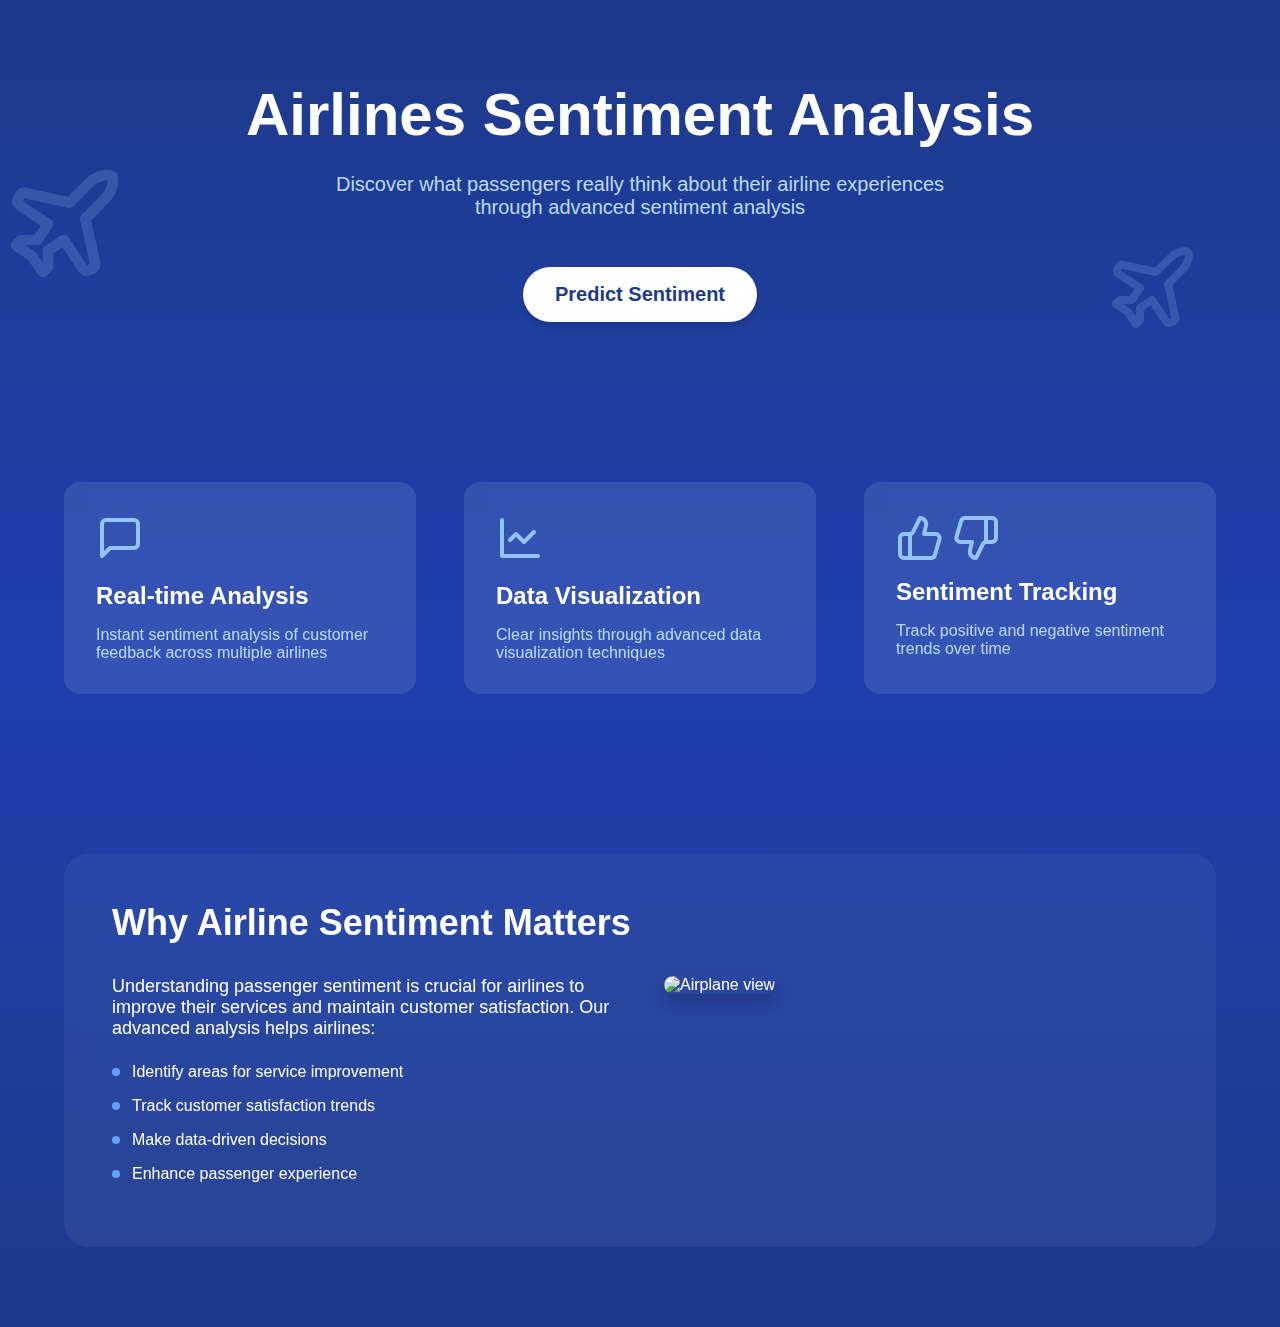
==== templates/index.html @ 9beb5f65 "temp" ====
<!DOCTYPE html>
<html lang="en">
  <head>
    <meta charset="UTF-8" />
    <meta name="viewport" content="width=device-width, initial-scale=1.0" />
    <title>Airlines Sentiment Analysis</title>
    <link rel="stylesheet" href="styles.css" />
  </head>
  <body>
    <div class="min-h-screen">
      <!-- Hero Section with Animated Plane -->
      <div class="hero-section">
        <div class="plane-container">
          <div class="plane plane-1">
            <svg
              xmlns="http://www.w3.org/2000/svg"
              width="128"
              height="128"
              viewBox="0 0 24 24"
              fill="none"
              stroke="currentColor"
              stroke-width="2"
              stroke-linecap="round"
              stroke-linejoin="round"
            >
              <path
                d="M17.8 19.2 16 11l3.5-3.5C21 6 21.5 4 21 3c-1-.5-3 0-4.5 1.5L13 8 4.8 6.2c-.5-.1-.9.1-1.1.5l-.3.5c-.2.5-.1 1 .3 1.3L9 12l-2 3H4l-1 1 3 2 2 3 1-1v-3l3-2 3.5 5.3c.3.4.8.5 1.3.3l.5-.2c.4-.3.6-.7.5-1.2z"
              />
            </svg>
          </div>
          <div class="plane plane-2">
            <svg
              xmlns="http://www.w3.org/2000/svg"
              width="96"
              height="96"
              viewBox="0 0 24 24"
              fill="none"
              stroke="currentColor"
              stroke-width="2"
              stroke-linecap="round"
              stroke-linejoin="round"
            >
              <path
                d="M17.8 19.2 16 11l3.5-3.5C21 6 21.5 4 21 3c-1-.5-3 0-4.5 1.5L13 8 4.8 6.2c-.5-.1-.9.1-1.1.5l-.3.5c-.2.5-.1 1 .3 1.3L9 12l-2 3H4l-1 1 3 2 2 3 1-1v-3l3-2 3.5 5.3c.3.4.8.5 1.3.3l.5-.2c.4-.3.6-.7.5-1.2z"
              />
            </svg>
          </div>
        </div>

        <div class="container hero-content">
          <h1 class="fade-in">Airlines Sentiment Analysis</h1>
          <p class="fade-in-delayed">
            Discover what passengers really think about their airline
            experiences through advanced sentiment analysis
          </p>
          <button class="pulse-slow">Predict Sentiment</button>
        </div>
      </div>

      <!-- Features Grid -->
      <div class="container features-grid">
        <div class="feature-card">
          <svg
            class="icon"
            xmlns="http://www.w3.org/2000/svg"
            width="48"
            height="48"
            viewBox="0 0 24 24"
            fill="none"
            stroke="currentColor"
            stroke-width="2"
            stroke-linecap="round"
            stroke-linejoin="round"
          >
            <path
              d="M21 15a2 2 0 0 1-2 2H7l-4 4V5a2 2 0 0 1 2-2h14a2 2 0 0 1 2 2z"
            />
          </svg>
          <h3>Real-time Analysis</h3>
          <p>
            Instant sentiment analysis of customer feedback across multiple
            airlines
          </p>
        </div>

        <div class="feature-card">
          <svg
            class="icon"
            xmlns="http://www.w3.org/2000/svg"
            width="48"
            height="48"
            viewBox="0 0 24 24"
            fill="none"
            stroke="currentColor"
            stroke-width="2"
            stroke-linecap="round"
            stroke-linejoin="round"
          >
            <path d="M3 3v18h18" />
            <path d="m19 9-5 5-4-4-3 3" />
          </svg>
          <h3>Data Visualization</h3>
          <p>Clear insights through advanced data visualization techniques</p>
        </div>

        <div class="feature-card">
          <div class="thumbs-container">
            <svg
              class="icon thumbs-up"
              xmlns="http://www.w3.org/2000/svg"
              width="48"
              height="48"
              viewBox="0 0 24 24"
              fill="none"
              stroke="currentColor"
              stroke-width="2"
              stroke-linecap="round"
              stroke-linejoin="round"
            >
              <path d="M7 10v12" />
              <path
                d="M15 5.88 14 10h5.83a2 2 0 0 1 1.92 2.56l-2.33 8A2 2 0 0 1 17.5 22H4a2 2 0 0 1-2-2v-8a2 2 0 0 1 2-2h2.76a2 2 0 0 0 1.79-1.11L12 2h0a3.13 3.13 0 0 1 3 3.88Z"
              />
            </svg>
            <svg
              class="icon thumbs-down"
              xmlns="http://www.w3.org/2000/svg"
              width="48"
              height="48"
              viewBox="0 0 24 24"
              fill="none"
              stroke="currentColor"
              stroke-width="2"
              stroke-linecap="round"
              stroke-linejoin="round"
            >
              <path d="M17 14V2" />
              <path
                d="M9 18.12 10 14H4.17a2 2 0 0 1-1.92-2.56l2.33-8A2 2 0 0 1 6.5 2H20a2 2 0 0 1 2 2v8a2 2 0 0 1-2 2h-2.76a2 2 0 0 0-1.79 1.11L12 22h0a3.13 3.13 0 0 1-3-3.88Z"
              />
            </svg>
          </div>
          <h3>Sentiment Tracking</h3>
          <p>Track positive and negative sentiment trends over time</p>
        </div>
      </div>

      <!-- Info Section -->
      <div class="container info-section">
        <div class="info-content">
          <h2>Why Airline Sentiment Matters</h2>
          <div class="info-grid">
            <div class="info-text">
              <p>
                Understanding passenger sentiment is crucial for airlines to
                improve their services and maintain customer satisfaction. Our
                advanced analysis helps airlines:
              </p>
              <ul>
                <li>
                  <div class="bullet"></div>
                  Identify areas for service improvement
                </li>
                <li>
                  <div class="bullet"></div>
                  Track customer satisfaction trends
                </li>
                <li>
                  <div class="bullet"></div>
                  Make data-driven decisions
                </li>
                <li>
                  <div class="bullet"></div>
                  Enhance passenger experience
                </li>
              </ul>
            </div>
            <div class="info-image">
              <img
                src="https://images.unsplash.com/photo-1436491865332-7a61a109cc05?auto=format&fit=crop&w=800"
                alt="Airplane view"
              />
            </div>
          </div>
        </div>
      </div>
    </div>
  </body>
</html>
---- templates/styles.css ----
/* Base styles */
* {
    margin: 0;
    padding: 0;
    box-sizing: border-box;
}

body {
    font-family: -apple-system, BlinkMacSystemFont, "Segoe UI", Roboto, Helvetica, Arial, sans-serif;
    min-height: 100vh;
    background: linear-gradient(to bottom, #1e3a8a, #1e40af, #1e3a8a);
    color: white;
}

.container {
    max-width: 1200px;
    margin: 0 auto;
    padding: 0 24px;
}

/* Hero Section */
.hero-section {
    position: relative;
    overflow: hidden;
    padding: 80px 0;
}

.plane-container {
    position: absolute;
    width: 100%;
    height: 100%;
}

.plane {
    position: absolute;
    opacity: 0.2;
    color: #93c5fd;
}

.plane-1 {
    top: 80px;
    left: 0;
    animation: float 6s ease-in-out infinite;
}

.plane-2 {
    top: 160px;
    right: 80px;
    animation: float 6s ease-in-out infinite;
    animation-delay: 2s;
}

.hero-content {
    position: relative;
    text-align: center;
}

.hero-content h1 {
    font-size: 3.75rem;
    font-weight: bold;
    margin-bottom: 1.5rem;
    animation: fadeIn 1s ease-out forwards;
}

.hero-content p {
    font-size: 1.25rem;
    color: #bfdbfe;
    max-width: 42rem;
    margin: 0 auto 3rem;
    animation: fadeIn 1s ease-out forwards;
    animation-delay: 0.5s;
}

.hero-content button {
    background: white;
    color: #1e3a8a;
    padding: 1rem 2rem;
    border: none;
    border-radius: 9999px;
    font-size: 1.25rem;
    font-weight: bold;
    cursor: pointer;
    transition: all 0.3s;
    box-shadow: 0 4px 6px rgba(0, 0, 0, 0.1);
    animation: pulse 3s cubic-bezier(0.4, 0, 0.6, 1) infinite;
}

.hero-content button:hover {
    background: #f3f4f6;
    box-shadow: 0 8px 12px rgba(0, 0, 0, 0.2);
}

/* Features Grid */
.features-grid {
    display: grid;
    grid-template-columns: repeat(auto-fit, minmax(300px, 1fr));
    gap: 3rem;
    padding: 80px 24px;
}

.feature-card {
    background: rgba(255, 255, 255, 0.1);
    backdrop-filter: blur(8px);
    padding: 2rem;
    border-radius: 1rem;
    transition: transform 0.3s;
}

.feature-card:hover {
    transform: scale(1.05);
}

.feature-card .icon {
    color: #93c5fd;
    margin-bottom: 1rem;
}

.thumbs-container {
    display: flex;
    gap: 0.5rem;
}

.thumbs-up {
    color: #4ade80;
}

.thumbs-down {
    color: #f87171;
}

.feature-card h3 {
    font-size: 1.5rem;
    font-weight: bold;
    margin-bottom: 1rem;
}

.feature-card p {
    color: #bfdbfe;
}

/* Info Section */
.info-section {
    padding: 80px 24px;
}

.info-content {
    background: rgba(255, 255, 255, 0.05);
    backdrop-filter: blur(8px);
    border-radius: 1.5rem;
    padding: 3rem;
}

.info-content h2 {
    font-size: 2.25rem;
    font-weight: bold;
    margin-bottom: 2rem;
}

.info-grid {
    display: grid;
    grid-template-columns: repeat(auto-fit, minmax(300px, 1fr));
    gap: 3rem;
}

.info-text p {
    font-size: 1.125rem;
    margin-bottom: 1.5rem;
}

.info-text ul {
    list-style: none;
}

.info-text li {
    display: flex;
    align-items: center;
    gap: 0.75rem;
    margin-bottom: 1rem;
}

.bullet {
    width: 0.5rem;
    height: 0.5rem;
    background: #60a5fa;
    border-radius: 50%;
}

.info-image img {
    width: 100%;
    border-radius: 0.75rem;
    box-shadow: 0 8px 16px rgba(0, 0, 0, 0.2);
}

/* Animations */
@keyframes float {
    0%, 100% {
        transform: translateY(0) rotate(-10deg);
    }
    50% {
        transform: translateY(-20px) rotate(10deg);
    }
}

@keyframes fadeIn {
    from {
        opacity: 0;
        transform: translateY(20px);
    }
    to {
        opacity: 1;
        transform: translateY(0);
    }
}

@keyframes pulse {
    0%, 100% {
        opacity: 1;
        transform: scale(1);
    }
    50% {
        opacity: 0.9;
        transform: scale(1.05);
    }
}

/* Responsive Design */
@media (max-width: 768px) {
    .hero-content h1 {
        font-size: 2.5rem;
    }
    
    .hero-content p {
        font-size: 1.125rem;
    }
    
    .features-grid {
        grid-template-columns: 1fr;
    }
    
    .info-grid {
        grid-template-columns: 1fr;
    }
}
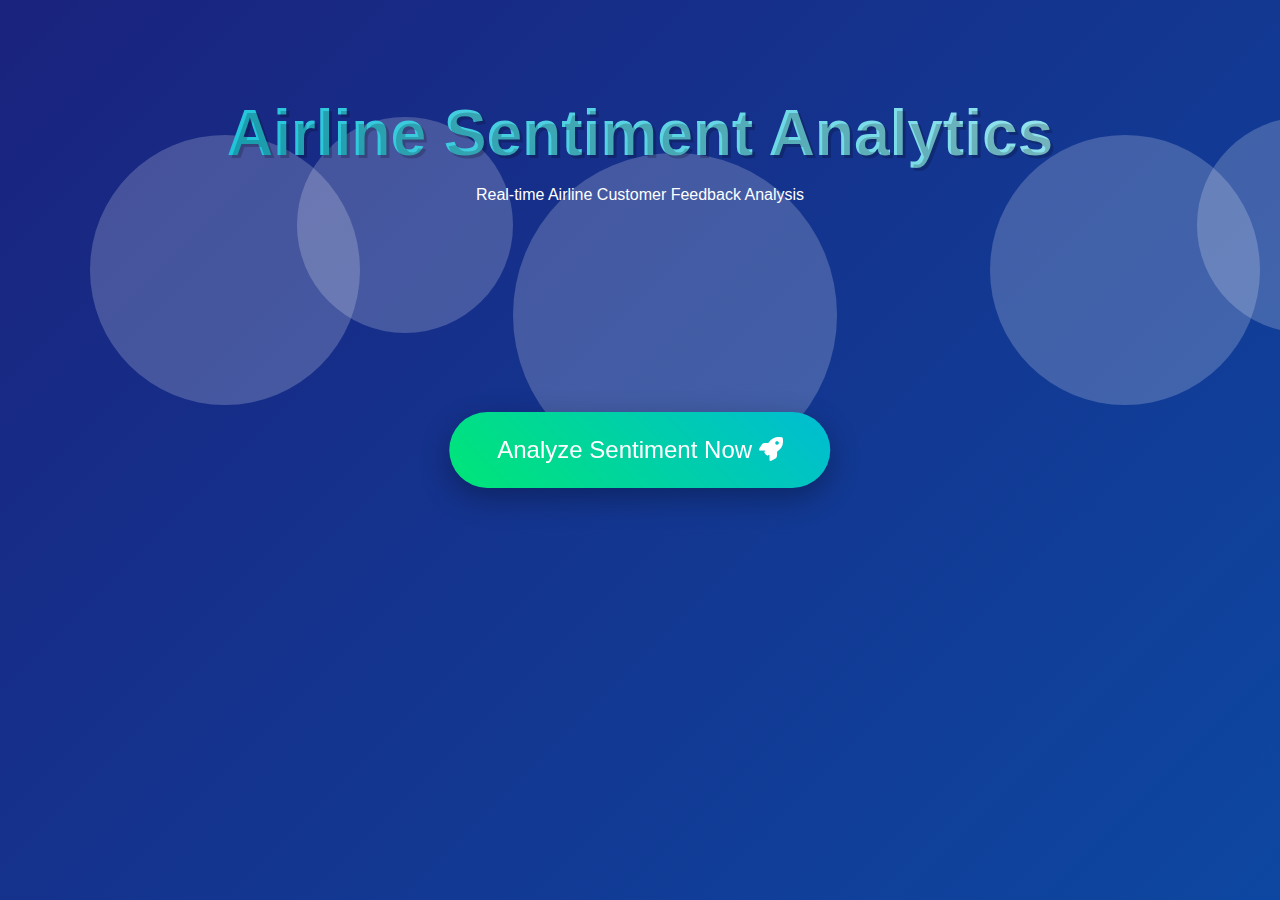
==== commit 0c6e253d: "sdfg" ====
--- a/templates/index.html
+++ b/templates/index.html
@@ -4,186 +4,144 @@
     <meta charset="UTF-8" />
     <meta name="viewport" content="width=device-width, initial-scale=1.0" />
     <title>Airlines Sentiment Analysis</title>
-    <link rel="stylesheet" href="styles.css" />
+    <link
+      rel="stylesheet"
+      href="https://cdnjs.cloudflare.com/ajax/libs/font-awesome/6.0.0/css/all.min.css"
+    />
+    <style>
+      * {
+        margin: 0;
+        padding: 0;
+        box-sizing: border-box;
+        font-family: "Segoe UI", sans-serif;
+      }
+
+      body {
+        background: linear-gradient(135deg, #1a237e, #0d47a1);
+        overflow-x: hidden;
+      }
+
+      .parallax-container {
+        height: 100vh;
+        position: relative;
+        overflow: hidden;
+      }
+
+      .clouds {
+        position: absolute;
+        width: 100%;
+        height: 100%;
+        background: url('data:image/svg+xml;utf8,<svg viewBox="0 0 100 100" xmlns="http://www.w3.org/2000/svg"><circle cx="25" cy="30" r="15" fill="%23ffffff" opacity="0.2"/><circle cx="45" cy="25" r="12" fill="%23ffffff" opacity="0.2"/><circle cx="75" cy="35" r="18" fill="%23ffffff" opacity="0.2"/></svg>');
+        animation: cloudMove 60s linear infinite;
+      }
+
+      @keyframes cloudMove {
+        0% {
+          transform: translateX(0);
+        }
+        100% {
+          transform: translateX(-50%);
+        }
+      }
+
+      .content {
+        position: relative;
+        z-index: 1;
+        padding: 2rem;
+        color: white;
+      }
+
+      header {
+        text-align: center;
+        padding: 4rem 0;
+        animation: fadeIn 1.5s ease-out;
+      }
+
+      h1 {
+        font-size: 4rem;
+        margin-bottom: 1rem;
+        text-shadow: 3px 3px 0 rgba(0, 0, 0, 0.2);
+        background: linear-gradient(45deg, #00bcd4, #b2ebf2);
+        -webkit-background-clip: text;
+        -webkit-text-fill-color: transparent;
+      }
+
+      .airplane {
+        position: absolute;
+        top: 30%;
+        left: -200px;
+        font-size: 5rem;
+        animation: fly 15s linear infinite;
+      }
+
+      @keyframes fly {
+        0% {
+          transform: translateX(-200px) translateY(0);
+        }
+        50% {
+          transform: translateX(150vw) translateY(-50px);
+        }
+        100% {
+          transform: translateX(150vw) translateY(0);
+        }
+      }
+
+      .predict-btn {
+        position: fixed;
+        top: 50%;
+        left: 50%;
+        transform: translate(-50%, -50%);
+        padding: 1.5rem 3rem;
+        font-size: 1.5rem;
+        background: linear-gradient(45deg, #00e676, #00bcd4);
+        border: none;
+        border-radius: 50px;
+        color: white;
+        cursor: pointer;
+        transition: all 0.3s ease;
+        box-shadow: 0 10px 30px rgba(0, 0, 0, 0.3);
+        z-index: 2;
+      }
+
+      .predict-btn:hover {
+        transform: translate(-50%, -50%) scale(1.1);
+        box-shadow: 0 15px 40px rgba(0, 0, 0, 0.4);
+      }
+
+      @keyframes fadeIn {
+        from {
+          opacity: 0;
+          transform: translateY(-50px);
+        }
+        to {
+          opacity: 1;
+          transform: translateY(0);
+        }
+      }
+    </style>
   </head>
   <body>
-    <div class="min-h-screen">
-      <!-- Hero Section with Animated Plane -->
-      <div class="hero-section">
-        <div class="plane-container">
-          <div class="plane plane-1">
-            <svg
-              xmlns="http://www.w3.org/2000/svg"
-              width="128"
-              height="128"
-              viewBox="0 0 24 24"
-              fill="none"
-              stroke="currentColor"
-              stroke-width="2"
-              stroke-linecap="round"
-              stroke-linejoin="round"
-            >
-              <path
-                d="M17.8 19.2 16 11l3.5-3.5C21 6 21.5 4 21 3c-1-.5-3 0-4.5 1.5L13 8 4.8 6.2c-.5-.1-.9.1-1.1.5l-.3.5c-.2.5-.1 1 .3 1.3L9 12l-2 3H4l-1 1 3 2 2 3 1-1v-3l3-2 3.5 5.3c.3.4.8.5 1.3.3l.5-.2c.4-.3.6-.7.5-1.2z"
-              />
-            </svg>
-          </div>
-          <div class="plane plane-2">
-            <svg
-              xmlns="http://www.w3.org/2000/svg"
-              width="96"
-              height="96"
-              viewBox="0 0 24 24"
-              fill="none"
-              stroke="currentColor"
-              stroke-width="2"
-              stroke-linecap="round"
-              stroke-linejoin="round"
-            >
-              <path
-                d="M17.8 19.2 16 11l3.5-3.5C21 6 21.5 4 21 3c-1-.5-3 0-4.5 1.5L13 8 4.8 6.2c-.5-.1-.9.1-1.1.5l-.3.5c-.2.5-.1 1 .3 1.3L9 12l-2 3H4l-1 1 3 2 2 3 1-1v-3l3-2 3.5 5.3c.3.4.8.5 1.3.3l.5-.2c.4-.3.6-.7.5-1.2z"
-              />
-            </svg>
-          </div>
-        </div>
+    <div class="parallax-container">
+      <div class="clouds"></div>
+      <i class="fas fa-paper-plane airplane"></i>
 
-        <div class="container hero-content">
-          <h1 class="fade-in">Airlines Sentiment Analysis</h1>
-          <p class="fade-in-delayed">
-            Discover what passengers really think about their airline
-            experiences through advanced sentiment analysis
-          </p>
-          <button class="pulse-slow">Predict Sentiment</button>
-        </div>
-      </div>
+      <div class="content">
+        <header>
+          <h1>Airline Sentiment Analytics</h1>
+          <p>Real-time Airline Customer Feedback Analysis</p>
+        </header>
 
-      <!-- Features Grid -->
-      <div class="container features-grid">
-        <div class="feature-card">
-          <svg
-            class="icon"
-            xmlns="http://www.w3.org/2000/svg"
-            width="48"
-            height="48"
-            viewBox="0 0 24 24"
-            fill="none"
-            stroke="currentColor"
-            stroke-width="2"
-            stroke-linecap="round"
-            stroke-linejoin="round"
-          >
-            <path
-              d="M21 15a2 2 0 0 1-2 2H7l-4 4V5a2 2 0 0 1 2-2h14a2 2 0 0 1 2 2z"
-            />
-          </svg>
-          <h3>Real-time Analysis</h3>
-          <p>
-            Instant sentiment analysis of customer feedback across multiple
-            airlines
-          </p>
-        </div>
-
-        <div class="feature-card">
-          <svg
-            class="icon"
-            xmlns="http://www.w3.org/2000/svg"
-            width="48"
-            height="48"
-            viewBox="0 0 24 24"
-            fill="none"
-            stroke="currentColor"
-            stroke-width="2"
-            stroke-linecap="round"
-            stroke-linejoin="round"
-          >
-            <path d="M3 3v18h18" />
-            <path d="m19 9-5 5-4-4-3 3" />
-          </svg>
-          <h3>Data Visualization</h3>
-          <p>Clear insights through advanced data visualization techniques</p>
-        </div>
-
-        <div class="feature-card">
-          <div class="thumbs-container">
-            <svg
-              class="icon thumbs-up"
-              xmlns="http://www.w3.org/2000/svg"
-              width="48"
-              height="48"
-              viewBox="0 0 24 24"
-              fill="none"
-              stroke="currentColor"
-              stroke-width="2"
-              stroke-linecap="round"
-              stroke-linejoin="round"
-            >
-              <path d="M7 10v12" />
-              <path
-                d="M15 5.88 14 10h5.83a2 2 0 0 1 1.92 2.56l-2.33 8A2 2 0 0 1 17.5 22H4a2 2 0 0 1-2-2v-8a2 2 0 0 1 2-2h2.76a2 2 0 0 0 1.79-1.11L12 2h0a3.13 3.13 0 0 1 3 3.88Z"
-              />
-            </svg>
-            <svg
-              class="icon thumbs-down"
-              xmlns="http://www.w3.org/2000/svg"
-              width="48"
-              height="48"
-              viewBox="0 0 24 24"
-              fill="none"
-              stroke="currentColor"
-              stroke-width="2"
-              stroke-linecap="round"
-              stroke-linejoin="round"
-            >
-              <path d="M17 14V2" />
-              <path
-                d="M9 18.12 10 14H4.17a2 2 0 0 1-1.92-2.56l2.33-8A2 2 0 0 1 6.5 2H20a2 2 0 0 1 2 2v8a2 2 0 0 1-2 2h-2.76a2 2 0 0 0-1.79 1.11L12 22h0a3.13 3.13 0 0 1-3-3.88Z"
-              />
-            </svg>
-          </div>
-          <h3>Sentiment Tracking</h3>
-          <p>Track positive and negative sentiment trends over time</p>
-        </div>
-      </div>
-
-      <!-- Info Section -->
-      <div class="container info-section">
-        <div class="info-content">
-          <h2>Why Airline Sentiment Matters</h2>
-          <div class="info-grid">
-            <div class="info-text">
-              <p>
-                Understanding passenger sentiment is crucial for airlines to
-                improve their services and maintain customer satisfaction. Our
-                advanced analysis helps airlines:
-              </p>
-              <ul>
-                <li>
-                  <div class="bullet"></div>
-                  Identify areas for service improvement
-                </li>
-                <li>
-                  <div class="bullet"></div>
-                  Track customer satisfaction trends
-                </li>
-                <li>
-                  <div class="bullet"></div>
-                  Make data-driven decisions
-                </li>
-                <li>
-                  <div class="bullet"></div>
-                  Enhance passenger experience
-                </li>
-              </ul>
-            </div>
-            <div class="info-image">
-              <img
-                src="https://images.unsplash.com/photo-1436491865332-7a61a109cc05?auto=format&fit=crop&w=800"
-                alt="Airplane view"
-              />
-            </div>
-          </div>
-        </div>
+        <button class="predict-btn" onclick="analyzeSentiment()">
+          Analyze Sentiment Now
+          <i class="fas fa-rocket"></i>
+        </button>
       </div>
     </div>
+
+    <script>
+      function analyzeSentiment() {
+        window.location.href = "/predict";
+      }
+    </script>
   </body>
 </html>
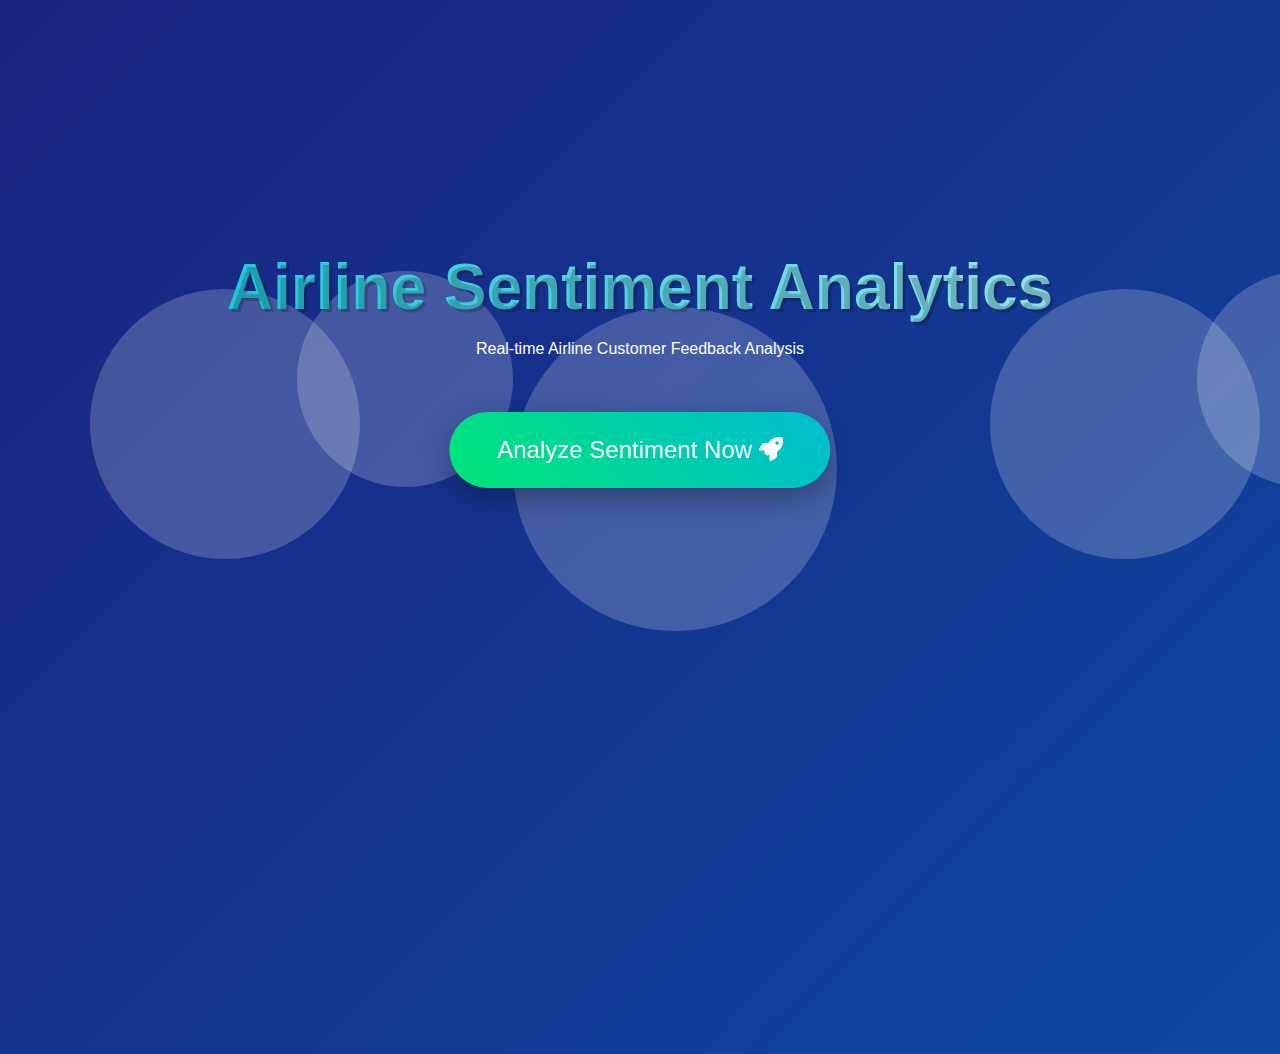
==== commit afb39d9b: "positive" ====
--- a/templates/index.html
+++ b/templates/index.html
@@ -1,147 +1,132 @@
 <!DOCTYPE html>
 <html lang="en">
-  <head>
-    <meta charset="UTF-8" />
-    <meta name="viewport" content="width=device-width, initial-scale=1.0" />
+<head>
+    <meta charset="UTF-8">
+    <meta name="viewport" content="width=device-width, initial-scale=1.0">
     <title>Airlines Sentiment Analysis</title>
-    <link
-      rel="stylesheet"
-      href="https://cdnjs.cloudflare.com/ajax/libs/font-awesome/6.0.0/css/all.min.css"
-    />
+    <link rel="stylesheet" href="https://cdnjs.cloudflare.com/ajax/libs/font-awesome/6.0.0/css/all.min.css">
     <style>
-      * {
-        margin: 0;
-        padding: 0;
-        box-sizing: border-box;
-        font-family: "Segoe UI", sans-serif;
-      }
+        * {
+            margin: 0;
+            padding: 0;
+            box-sizing: border-box;
+            font-family: 'Segoe UI', sans-serif;
+        }
 
-      body {
-        background: linear-gradient(135deg, #1a237e, #0d47a1);
-        overflow-x: hidden;
-      }
+        body {
+            background: linear-gradient(135deg, #1a237e, #0d47a1);
+            overflow-x: hidden;
+        }
 
-      .parallax-container {
-        height: 100vh;
-        position: relative;
-        overflow: hidden;
-      }
+        .parallax-container {
+            height: 100vh;
+            position: relative;
+            overflow: hidden;
+        }
 
-      .clouds {
-        position: absolute;
-        width: 100%;
-        height: 100%;
-        background: url('data:image/svg+xml;utf8,<svg viewBox="0 0 100 100" xmlns="http://www.w3.org/2000/svg"><circle cx="25" cy="30" r="15" fill="%23ffffff" opacity="0.2"/><circle cx="45" cy="25" r="12" fill="%23ffffff" opacity="0.2"/><circle cx="75" cy="35" r="18" fill="%23ffffff" opacity="0.2"/></svg>');
-        animation: cloudMove 60s linear infinite;
-      }
+        .clouds {
+            position: absolute;
+            width: 100%;
+            height: 100%;
+            background: url('data:image/svg+xml;utf8,<svg viewBox="0 0 100 100" xmlns="http://www.w3.org/2000/svg"><circle cx="25" cy="30" r="15" fill="%23ffffff" opacity="0.2"/><circle cx="45" cy="25" r="12" fill="%23ffffff" opacity="0.2"/><circle cx="75" cy="35" r="18" fill="%23ffffff" opacity="0.2"/></svg>');
+            animation: cloudMove 60s linear infinite;
+        }
 
-      @keyframes cloudMove {
-        0% {
-          transform: translateX(0);
+        @keyframes cloudMove {
+            0% { transform: translateX(0); }
+            100% { transform: translateX(-50%); }
         }
-        100% {
-          transform: translateX(-50%);
+
+        .content {
+            position: relative;
+            z-index: 1;
+            padding: 2rem;
+            color: white;
         }
-      }
 
-      .content {
-        position: relative;
-        z-index: 1;
-        padding: 2rem;
-        color: white;
-      }
+        header {
+            text-align: center;
+            padding: 4rem 0;
+            animation: fadeIn 1.5s ease-out;
+        }
 
-      header {
-        text-align: center;
-        padding: 4rem 0;
-        animation: fadeIn 1.5s ease-out;
-      }
+        h1 {
+            font-size: 4rem;
+            margin-bottom: 1rem;
+            text-shadow: 3px 3px 0 rgba(0,0,0,0.2);
+            background: linear-gradient(45deg, #00bcd4, #b2ebf2);
+            -webkit-background-clip: text;
+            -webkit-text-fill-color: transparent;
+        }
 
-      h1 {
-        font-size: 4rem;
-        margin-bottom: 1rem;
-        text-shadow: 3px 3px 0 rgba(0, 0, 0, 0.2);
-        background: linear-gradient(45deg, #00bcd4, #b2ebf2);
-        -webkit-background-clip: text;
-        -webkit-text-fill-color: transparent;
-      }
+        .airplane {
+            position: absolute;
+            top: 30%;
+            left: -200px;
+            font-size: 5rem;
+            animation: fly 15s linear infinite;
+        }
 
-      .airplane {
-        position: absolute;
-        top: 30%;
-        left: -200px;
-        font-size: 5rem;
-        animation: fly 15s linear infinite;
-      }
+        @keyframes fly {
+            0% { transform: translateX(-200px) translateY(0); }
+            50% { transform: translateX(150vw) translateY(-50px); }
+            100% { transform: translateX(150vw) translateY(0); }
+        }
 
-      @keyframes fly {
-        0% {
-          transform: translateX(-200px) translateY(0);
+        .predict-btn {
+            position: fixed;
+            top: 50%;
+            left: 50%;
+            transform: translate(-50%, -50%);
+            padding: 1.5rem 3rem;
+            font-size: 1.5rem;
+            background: linear-gradient(45deg, #00e676, #00bcd4);
+            border: none;
+            border-radius: 50px;
+            color: white;
+            cursor: pointer;
+            transition: all 0.3s ease;
+            box-shadow: 0 10px 30px rgba(0,0,0,0.3);
+            z-index: 2;
         }
-        50% {
-          transform: translateX(150vw) translateY(-50px);
+
+        .predict-btn:hover {
+            transform: translate(-50%, -50%) scale(1.1);
+            box-shadow: 0 15px 40px rgba(0,0,0,0.4);
         }
-        100% {
-          transform: translateX(150vw) translateY(0);
+
+        @keyframes fadeIn {
+            from { opacity: 0; transform: translateY(-50px); }
+            to { opacity: 1; transform: translateY(0); }
         }
-      }
+    </style>
+</head>
+<body>
+    <video autoplay muted loop>
+        <source src="{{ url_for('static', filename='video/12.mp4') }}" type="video/mp4">
+        Your browser does not support the video tag.
+    </video>
+    <div class="parallax-container">
+        <div class="clouds"></div>
+        <i class="fas fa-paper-plane airplane"></i>
+        
+        <div class="content">
+            <header>
+                <h1>Airline Sentiment Analytics</h1>
+                <p>Real-time Airline Customer Feedback Analysis</p>
+            </header>
 
-      .predict-btn {
-        position: fixed;
-        top: 50%;
-        left: 50%;
-        transform: translate(-50%, -50%);
-        padding: 1.5rem 3rem;
-        font-size: 1.5rem;
-        background: linear-gradient(45deg, #00e676, #00bcd4);
-        border: none;
-        border-radius: 50px;
-        color: white;
-        cursor: pointer;
-        transition: all 0.3s ease;
-        box-shadow: 0 10px 30px rgba(0, 0, 0, 0.3);
-        z-index: 2;
-      }
-
-      .predict-btn:hover {
-        transform: translate(-50%, -50%) scale(1.1);
-        box-shadow: 0 15px 40px rgba(0, 0, 0, 0.4);
-      }
-
-      @keyframes fadeIn {
-        from {
-          opacity: 0;
-          transform: translateY(-50px);
-        }
-        to {
-          opacity: 1;
-          transform: translateY(0);
-        }
-      }
-    </style>
-  </head>
-  <body>
-    <div class="parallax-container">
-      <div class="clouds"></div>
-      <i class="fas fa-paper-plane airplane"></i>
-
-      <div class="content">
-        <header>
-          <h1>Airline Sentiment Analytics</h1>
-          <p>Real-time Airline Customer Feedback Analysis</p>
-        </header>
-
-        <button class="predict-btn" onclick="analyzeSentiment()">
-          Analyze Sentiment Now
-          <i class="fas fa-rocket"></i>
-        </button>
-      </div>
+            <button class="predict-btn" onclick="analyzeSentiment()">
+                Analyze Sentiment Now
+                <i class="fas fa-rocket"></i>
+            </button>
+        </div>
     </div>
 
     <script>
-      function analyzeSentiment() {
-        window.location.href = "/predict";
-      }
+        function analyzeSentiment() {
+            window.location.href = "/predict";
+        }
     </script>
-  </body>
-</html>
+</body>
+</html>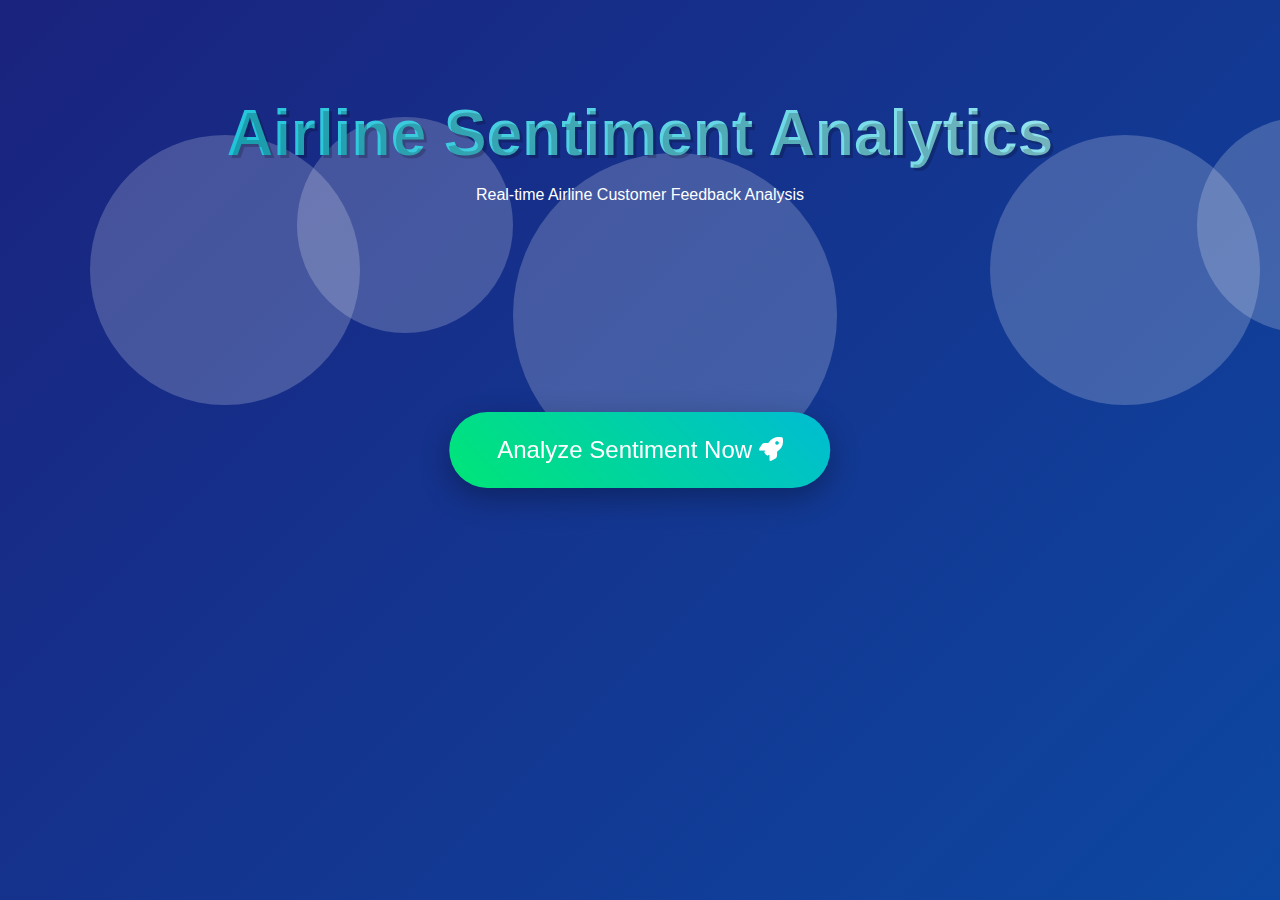
==== commit fb62f87c: "updated" ====
--- a/templates/index.html
+++ b/templates/index.html
@@ -102,10 +102,6 @@
     </style>
 </head>
 <body>
-    <video autoplay muted loop>
-        <source src="{{ url_for('static', filename='video/12.mp4') }}" type="video/mp4">
-        Your browser does not support the video tag.
-    </video>
     <div class="parallax-container">
         <div class="clouds"></div>
         <i class="fas fa-paper-plane airplane"></i>
